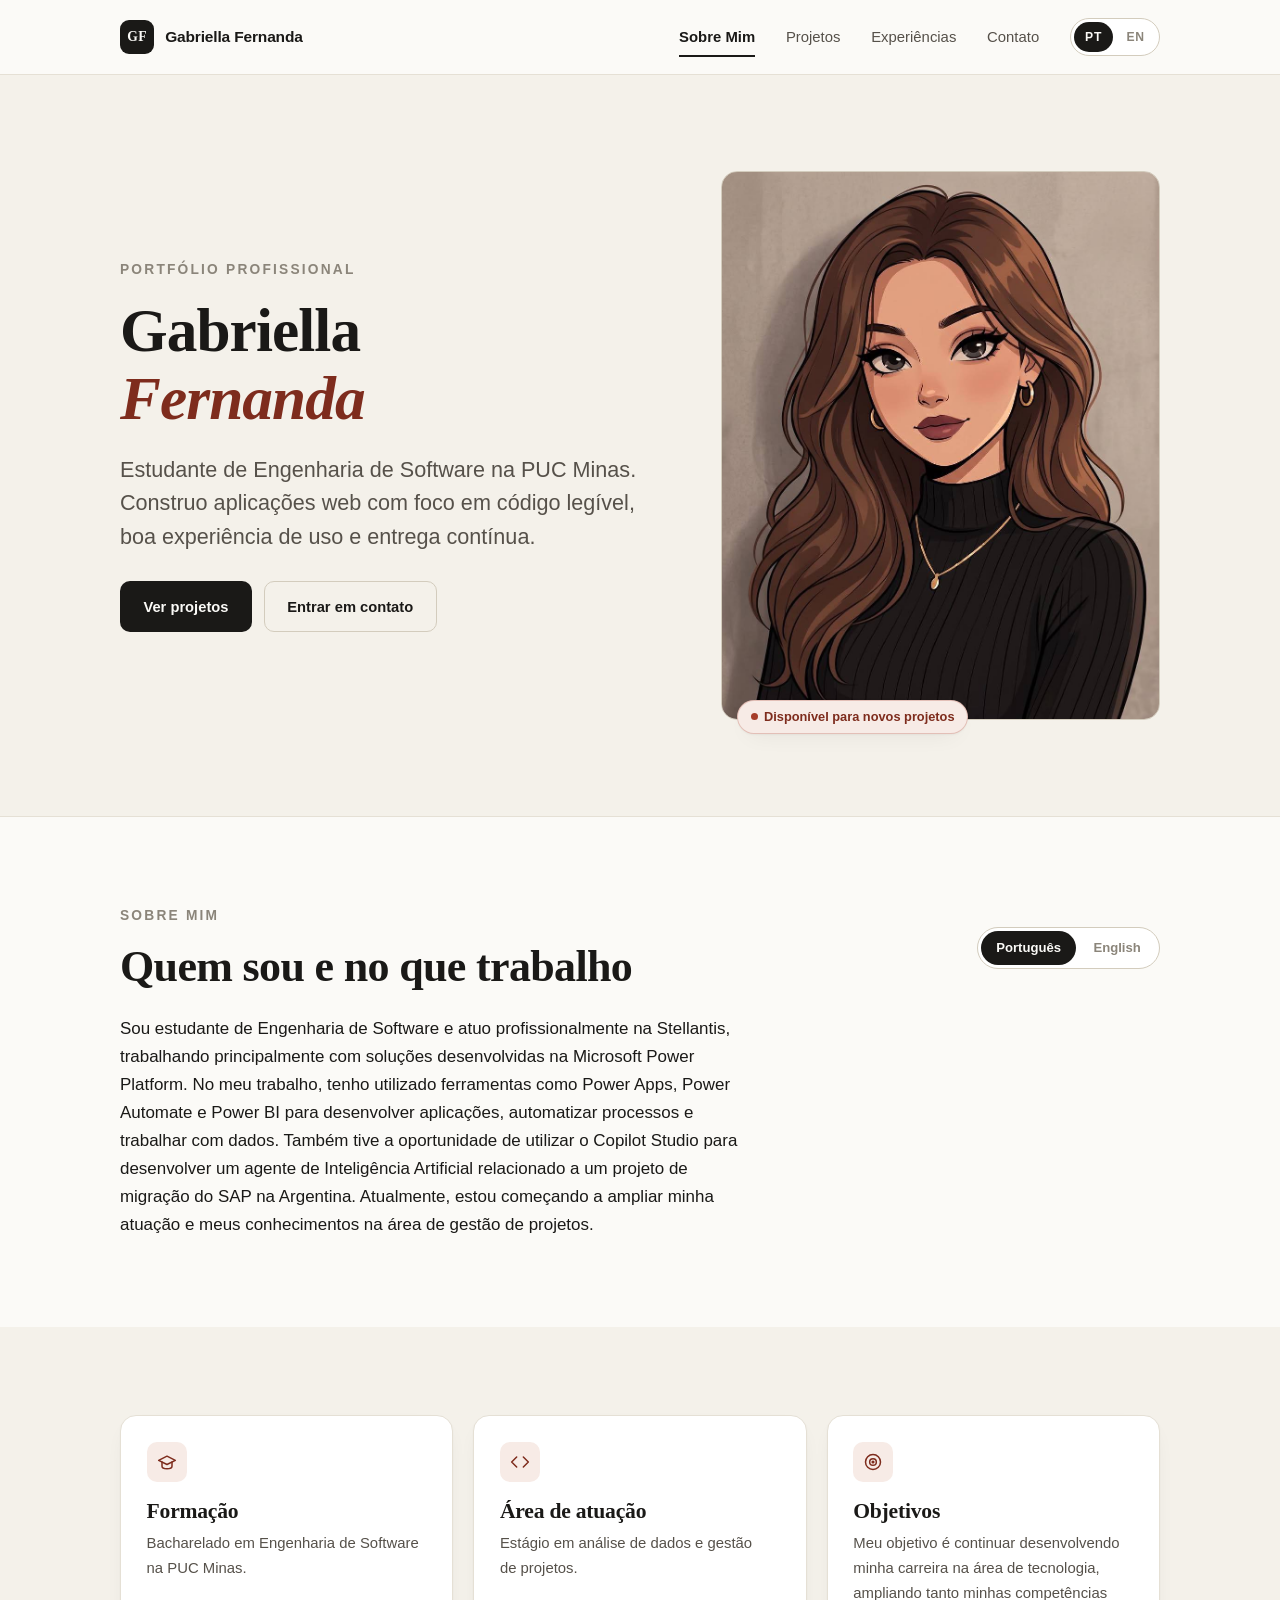
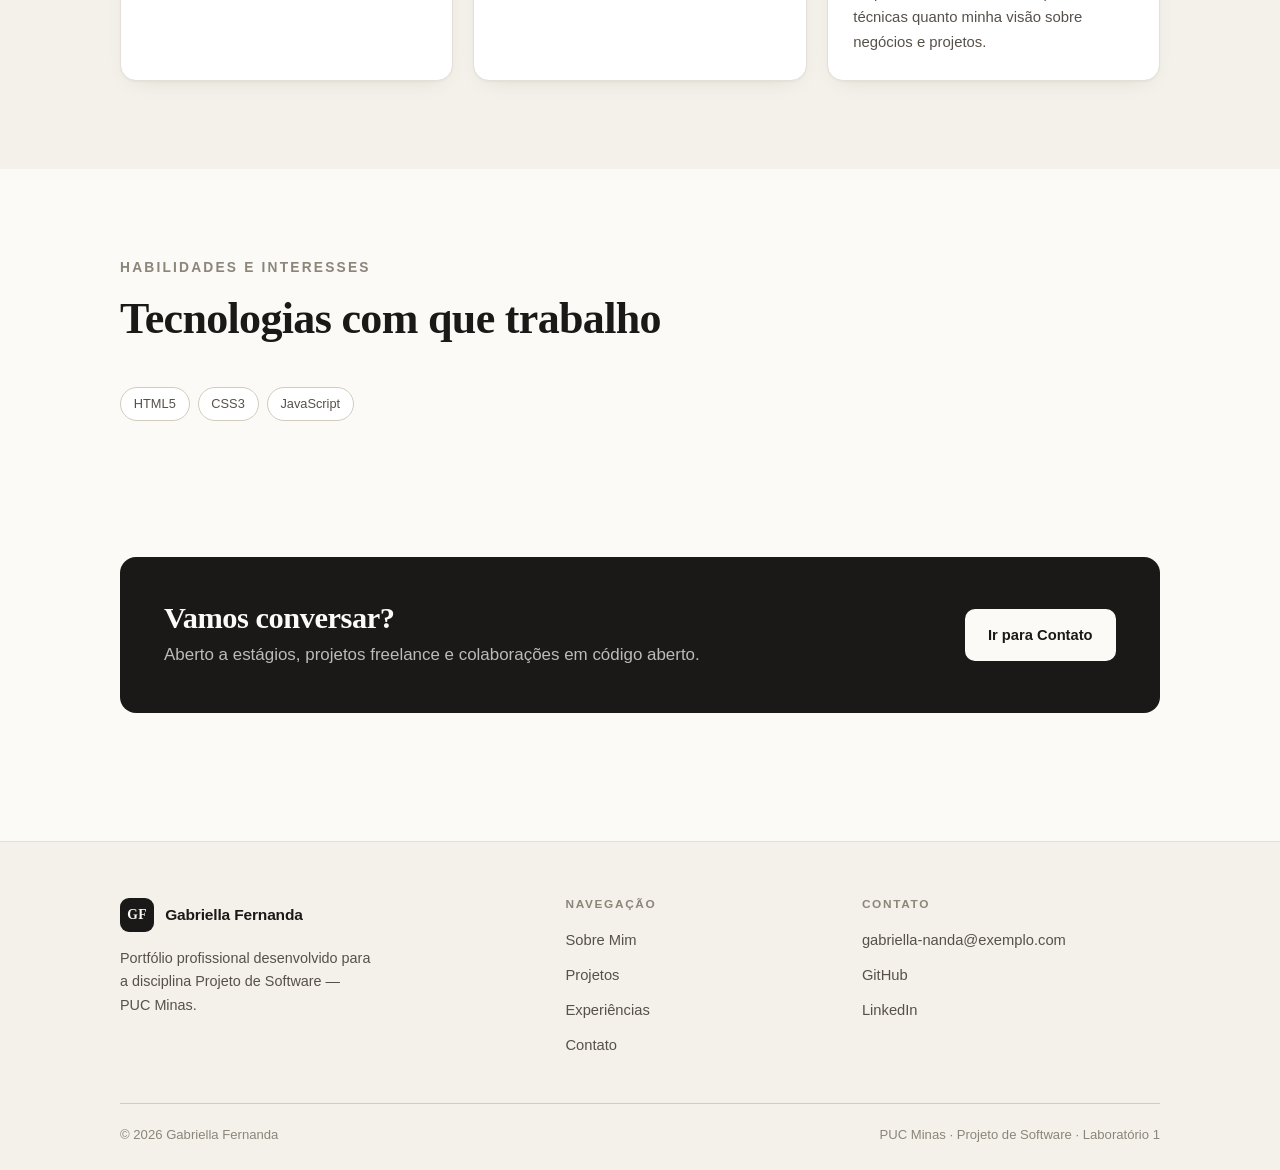
==== index.html @ fc4c1d40 "portfolio - fase inicial" ====
<!DOCTYPE html>
<html lang="pt-BR">
<head>
  <meta charset="UTF-8">
  <meta name="viewport" content="width=device-width, initial-scale=1">
  <title>Gabriella Fernanda — Portfólio Profissional</title>
  <meta name="description" content="Portfólio profissional de Gabriella Fernanda: trajetória, projetos, experiências e formas de contato. PUC Minas — Engenharia de Software.">
  <meta name="author" content="Gabriella Fernanda">
  <meta name="theme-color" content="#FBFAF7">

  <link rel="icon" href="assets/img/favicon.jpg" type="image/jpg+xml">
  <link rel="preload" href="assets/fonts/inter-latin-wght-normal.woff2" as="font" type="font/woff2" crossorigin>
  <link rel="preload" href="assets/fonts/fraunces-latin-wght-normal.woff2" as="font" type="font/woff2" crossorigin>
  <link rel="stylesheet" href="assets/css/style.css">
</head>
<body>
  <a class="skip-link" href="#conteudo">Pular para o conteúdo</a>

  <!-- ============================= CABEÇALHO ============================= -->
  <header class="site-header">
    <div class="container site-header__inner">
      <a class="brand" href="index.html">
        <span class="brand__mark" aria-hidden="true">GF</span>
        <span class="brand__name">Gabriella Fernanda</span>
      </a>

      <button class="nav-toggle" type="button" aria-expanded="false"
              aria-controls="nav-principal" aria-label="Abrir menu">
        <span class="nav-toggle__bars" aria-hidden="true"></span>
      </button>

      <nav class="nav" id="nav-principal" aria-label="Navegação principal">
        <a class="nav__link" href="index.html" aria-current="page"
           data-pt="Sobre Mim" data-en="About Me">Sobre Mim</a>
        <a class="nav__link" href="projetos.html"
           data-pt="Projetos" data-en="Projects">Projetos</a>
        <a class="nav__link" href="experiencias.html"
           data-pt="Experiências" data-en="Experience">Experiências</a>
        <a class="nav__link" href="contato.html"
           data-pt="Contato" data-en="Contact">Contato</a>

        <div class="lang" role="group" aria-label="Idioma do site">
          <button type="button" class="lang__btn" data-lang-btn="pt" aria-pressed="true">PT</button>
          <button type="button" class="lang__btn" data-lang-btn="en" aria-pressed="false">EN</button>
        </div>
      </nav>
    </div>
  </header>

  <main id="conteudo">

    <!-- ================================ HERO ================================ -->
    <section class="hero">
      <div class="container hero__grid">
        <div>
          <p class="eyebrow" data-pt="Portfólio profissional" data-en="Professional portfolio">Portfólio profissional</p>
          <h1>
            <span data-pt="Gabriella" data-en="Gabriella">Gabriella</span><br>
            <em data-pt="Fernanda" data-en="Fernanda">Fernanda</em>
          </h1>
          <p class="lead"
             data-pt="Estudante de Engenharia de Software na PUC Minas. Construo aplicações web com foco em código legível, boa experiência de uso e entrega contínua."
             data-en="Software Engineering student at PUC Minas. I build web applications focused on readable code, good user experience and continuous delivery.">
            Estudante de Engenharia de Software na PUC Minas. Construo aplicações web com foco em código legível, boa experiência de uso e entrega contínua.
          </p>

          <div class="btn-row">
            <a class="btn btn--primary" href="projetos.html"
               data-pt="Ver projetos" data-en="View projects">Ver projetos</a>
            <a class="btn btn--ghost" href="contato.html"
               data-pt="Entrar em contato" data-en="Get in touch">Entrar em contato</a>
          </div>
        </div>

        <figure class="hero__portrait">
          <!-- TODO Lab01S02: trocar por uma foto real (JPG/WebP, proporção 4:5). -->
          <img src="assets/img/perfil.jpg" alt="Espaço reservado para a foto de perfil de Gabriella Fernanda"
               width="640" height="800">
          <span class="chip chip--status">
            <span class="dot" aria-hidden="true"></span>
            <span data-pt="Disponível para novos projetos" data-en="Available for new projects">Disponível para novos projetos</span>
          </span>
        </figure>
      </div>
    </section>

    <!-- ============================= SOBRE MIM ============================= -->
    <section class="section" aria-labelledby="titulo-sobre">
      <div class="container">
        <div class="about-head">
          <div>
            <p class="eyebrow" data-pt="Sobre mim" data-en="About me">Sobre mim</p>
            <h2 id="titulo-sobre"
                data-pt="Quem sou e no que trabalho"
                data-en="Who I am and what I work on">Quem sou e no que trabalho</h2>
          </div>

          <div class="lang-switch" role="group" aria-label="Idioma do texto de apresentação">
            <button type="button" data-lang-btn="pt" aria-pressed="true">Português</button>
            <button type="button" data-lang-btn="en" aria-pressed="false">English</button>
          </div>
        </div>

        <!-- TODO Lab01S02: substituir por sua apresentação real (PT e EN). -->
        <div class="stack">
          <p data-pt="Sou estudante de Engenharia de Software e atuo profissionalmente na Stellantis, trabalhando principalmente com soluções desenvolvidas na Microsoft Power Platform.

No meu trabalho, tenho utilizado ferramentas como Power Apps, Power Automate e Power BI para desenvolver aplicações, automatizar processos e trabalhar com dados. Também tive a oportunidade de utilizar o Copilot Studio para desenvolver um agente de Inteligência Artificial relacionado a um projeto de migração do SAP na Argentina. Atualmente, estou começando a ampliar minha atuação e meus conhecimentos na área de gestão de projetos."
             data-en="I am a Software Engineering student and currently work at Stellantis, where I primarily focus on solutions developed using Microsoft Power Platform.

In my role, I have been working with tools such as Power Apps, Power Automate, and Power BI to develop applications, automate processes, and work with data. I also had the opportunity to use Copilot Studio to develop an Artificial Intelligence agent for an SAP migration project in Argentina.

Currently, I am expanding my skills and experience in the field of project management.">
          </p>
        </div>
      </div>
    </section>

    <!-- ============================== DESTAQUES ============================== -->
    <section class="section section--alt" aria-labelledby="titulo-destaques">
      <div class="container">
        <h2 class="visually-hidden" id="titulo-destaques">Formação, atuação e objetivos</h2>

        <div class="cards">
          <article class="card">
            <div class="card__icon" aria-hidden="true">
              <svg width="20" height="20" viewBox="0 0 24 24" fill="none" stroke="currentColor" stroke-width="1.8" stroke-linecap="round" stroke-linejoin="round">
                <path d="M22 10 12 5 2 10l10 5 10-5Z"/><path d="M6 12v5c0 1.7 2.7 3 6 3s6-1.3 6-3v-5"/>
              </svg>
            </div>
            <h3 data-pt="Formação" data-en="Education">Formação</h3>
            <p data-pt="Bacharelado em Engenharia de Software na PUC Minas."
               data-en="B.Sc. in Software Engineering at PUC Minas.">
              Bacharelado em Engenharia de Software na PUC Minas, com ênfase em projeto de software, arquitetura e qualidade.
            </p>
          </article>

          <article class="card">
            <div class="card__icon" aria-hidden="true">
              <svg width="20" height="20" viewBox="0 0 24 24" fill="none" stroke="currentColor" stroke-width="1.8" stroke-linecap="round" stroke-linejoin="round">
                <polyline points="16 18 22 12 16 6"/><polyline points="8 6 2 12 8 18"/>
              </svg>
            </div>
            <h3 data-pt="Área de atuação" data-en="Focus area">Área de atuação</h3>
            <p data-pt="Estágio em análise de dados e gestão de projetos."
               data-en="Internship in Data Analysis and Project Management">
              Desenvolvimento web full stack: interfaces responsivas, APIs REST, banco de dados relacional e automação de deploy.
            </p>
          </article>

          <article class="card">
            <div class="card__icon" aria-hidden="true">
              <svg width="20" height="20" viewBox="0 0 24 24" fill="none" stroke="currentColor" stroke-width="1.8" stroke-linecap="round" stroke-linejoin="round">
                <circle cx="12" cy="12" r="9"/><circle cx="12" cy="12" r="4"/><circle cx="12" cy="12" r="1"/>
              </svg>
            </div>
            <h3 data-pt="Objetivos" data-en="Goals">Objetivos</h3>
            <p data-pt="Meu objetivo é continuar desenvolvendo minha carreira na área de tecnologia, ampliando tanto minhas competências técnicas quanto minha visão sobre negócios e projetos."
               data-en="My goal is to continue developing my career in the technology field, expanding both my technical skills and my understanding of business and project management.">
            </p>
          </article>
        </div>
      </div>
    </section>

    <!-- ============================= HABILIDADES ============================= -->
    <section class="section" aria-labelledby="titulo-skills">
      <div class="container">
        <div class="section-head">
          <p class="eyebrow" data-pt="Habilidades e interesses" data-en="Skills and interests">Habilidades e interesses</p>
          <h2 id="titulo-skills"
              data-pt="Tecnologias com que trabalho"
              data-en="Technologies I work with">Tecnologias com que trabalho</h2>
        </div>

        <!-- TODO Lab01S02: ajustar a lista para as tecnologias que você realmente usa. -->
        <ul class="chips">
          <li class="chip">HTML5</li>
          <li class="chip">CSS3</li>
          <li class="chip">JavaScript</li>
        </ul>
      </div>
    </section>

    <!-- ================================= CTA ================================= -->
    <section class="section section--tight">
      <div class="container">
        <div class="cta">
          <div>
            <h2 data-pt="Vamos conversar?" data-en="Shall we talk?">Vamos conversar?</h2>
            <p data-pt="Aberto a estágios, projetos freelance e colaborações em código aberto."
               data-en="Open to internships, freelance projects and open source collaboration.">
              Aberto a estágios, projetos freelance e colaborações em código aberto.
            </p>
          </div>
          <a class="btn btn--light" href="contato.html"
             data-pt="Ir para Contato" data-en="Go to Contact">Ir para Contato</a>
        </div>
      </div>
    </section>

  </main>

  <!-- ============================== RODAPÉ ============================== -->
  <footer class="site-footer">
    <div class="container">
      <div class="site-footer__grid">
        <div>
          <a class="brand" href="index.html">
            <span class="brand__mark" aria-hidden="true">GF</span>
            <span class="brand__name">Gabriella Fernanda</span>
          </a>
          <p class="muted" style="margin-top:.9rem;font-size:.9rem;max-width:34ch"
             data-pt="Portfólio profissional desenvolvido para a disciplina Projeto de Software — PUC Minas."
             data-en="Professional portfolio built for the Software Design course — PUC Minas.">
            Portfólio profissional desenvolvido para a disciplina Projeto de Software — PUC Minas.
          </p>
        </div>

        <div>
          <h3 data-pt="Navegação" data-en="Navigation">Navegação</h3>
          <ul class="footer-nav">
            <li><a href="index.html" data-pt="Sobre Mim" data-en="About Me">Sobre Mim</a></li>
            <li><a href="projetos.html" data-pt="Projetos" data-en="Projects">Projetos</a></li>
            <li><a href="experiencias.html" data-pt="Experiências" data-en="Experience">Experiências</a></li>
            <li><a href="contato.html" data-pt="Contato" data-en="Contact">Contato</a></li>
          </ul>
        </div>

        <div>
          <h3 data-pt="Contato" data-en="Contact">Contato</h3>
          <ul class="footer-nav">
            <!-- TODO Lab01S02: preencher com seus links reais. -->
            <li><a href="mailto:gabriella-nanda@exemplo.com">gabriella-nanda@exemplo.com</a></li>
            <li><a href="https://github.com/" target="_blank" rel="noopener">GitHub</a></li>
            <li><a href="https://www.linkedin.com/" target="_blank" rel="noopener">LinkedIn</a></li>
          </ul>
        </div>
      </div>

      <div class="site-footer__bottom">
        <span>© <span data-year>2026</span> Gabriella Fernanda</span>
        <span>PUC Minas · Projeto de Software · Laboratório 1</span>
      </div>
    </div>
  </footer>

  <script src="assets/js/main.js" defer></script>
</body>
</html>
---- assets/css/style.css ----
@font-face {
  font-family: "Fraunces";
  font-style: normal;
  font-weight: 100 900;
  font-display: swap;
  src: url("../fonts/fraunces-latin-wght-normal.woff2") format("woff2");
  unicode-range: U+0000-00FF, U+0131, U+0152-0153, U+02BB-02BC, U+02C6, U+02DA,
                 U+02DC, U+0304, U+0308, U+0329, U+2000-206F, U+20AC, U+2122,
                 U+2191, U+2193, U+2212, U+2215, U+FEFF, U+FFFD;
}
@font-face {
  font-family: "Fraunces";
  font-style: normal;
  font-weight: 100 900;
  font-display: swap;
  src: url("../fonts/fraunces-latin-ext-wght-normal.woff2") format("woff2");
  unicode-range: U+0100-02BA, U+02BD-02C5, U+02C7-02CC, U+02CE-02D7, U+02DD-02FF,
                 U+1E00-1E9F, U+1EF2-1EFF, U+2020, U+20A0-20AB, U+20AD-20C0,
                 U+2113, U+2C60-2C7F, U+A720-A7FF;
}
@font-face {
  font-family: "Fraunces";
  font-style: italic;
  font-weight: 100 900;
  font-display: swap;
  src: url("../fonts/fraunces-latin-wght-italic.woff2") format("woff2");
  unicode-range: U+0000-00FF, U+0131, U+0152-0153, U+02BB-02BC, U+02C6, U+02DA,
                 U+02DC, U+0304, U+0308, U+0329, U+2000-206F, U+20AC, U+2122,
                 U+2191, U+2193, U+2212, U+2215, U+FEFF, U+FFFD;
}
@font-face {
  font-family: "Inter";
  font-style: normal;
  font-weight: 100 900;
  font-display: swap;
  src: url("../fonts/inter-latin-wght-normal.woff2") format("woff2");
  unicode-range: U+0000-00FF, U+0131, U+0152-0153, U+02BB-02BC, U+02C6, U+02DA,
                 U+02DC, U+0304, U+0308, U+0329, U+2000-206F, U+20AC, U+2122,
                 U+2191, U+2193, U+2212, U+2215, U+FEFF, U+FFFD;
}
@font-face {
  font-family: "Inter";
  font-style: normal;
  font-weight: 100 900;
  font-display: swap;
  src: url("../fonts/inter-latin-ext-wght-normal.woff2") format("woff2");
  unicode-range: U+0100-02BA, U+02BD-02C5, U+02C7-02CC, U+02CE-02D7, U+02DD-02FF,
                 U+1E00-1E9F, U+1EF2-1EFF, U+2020, U+20A0-20AB, U+20AD-20C0,
                 U+2113, U+2C60-2C7F, U+A720-A7FF;
}

/* ------------------------------------------------ 1. Tokens */
:root {
  /* cores — identidade clara / editorial */
  --paper:       #FBFAF7;
  --paper-2:     #F4F1EA;
  --card:        #FFFFFF;
  --ink:         #1A1917;
  --ink-2:       #56514A;
  --ink-3:       #8B857A;
  --line:        #E5E0D5;
  --line-strong: #D3CCBD;
  --accent:      #A63D2A;
  --accent-ink:  #7E2C1D;
  --accent-soft: #F7EBE6;

  /* tipografia */
  --font-display: "Fraunces", "Iowan Old Style", Georgia, "Times New Roman", serif;
  --font-text:    "Inter", -apple-system, BlinkMacSystemFont, "Segoe UI", Roboto, Arial, sans-serif;

  /* escala */
  --step--1: clamp(0.80rem, 0.78rem + 0.10vw, 0.86rem);
  --step-0:  clamp(0.98rem, 0.95rem + 0.16vw, 1.06rem);
  --step-1:  clamp(1.15rem, 1.08rem + 0.35vw, 1.35rem);
  --step-2:  clamp(1.45rem, 1.30rem + 0.75vw, 1.95rem);
  --step-3:  clamp(1.85rem, 1.55rem + 1.50vw, 2.85rem);
  --step-4:  clamp(2.30rem, 1.75rem + 2.60vw, 4.10rem);

  /* espaçamento e forma */
  --container: 1120px;
  --gutter: clamp(1.25rem, 4vw, 2.5rem);
  --radius: 10px;
  --radius-lg: 16px;
  --header-h: 74px;
  --shadow: 0 1px 2px rgba(26, 25, 23, .04), 0 8px 24px -12px rgba(26, 25, 23, .12);
  --shadow-lg: 0 2px 4px rgba(26, 25, 23, .05), 0 20px 48px -20px rgba(26, 25, 23, .22);
  --ease: cubic-bezier(.2, .8, .2, 1);
}

/* -------------------------------------------- 2. Reset/base */
*, *::before, *::after { box-sizing: border-box; }

html { -webkit-text-size-adjust: 100%; scroll-behavior: smooth; }

body {
  margin: 0;
  background: var(--paper);
  color: var(--ink);
  font-family: var(--font-text);
  font-size: var(--step-0);
  line-height: 1.65;
  -webkit-font-smoothing: antialiased;
  text-rendering: optimizeLegibility;
}

img, svg { max-width: 100%; display: block; }

/* height:auto impede que os atributos width/height do HTML travem a
   altura e anulem o aspect-ratio definido no CSS */
img { height: auto; }

a { color: inherit; }

button, input, textarea, select { font: inherit; color: inherit; }

hr { border: 0; border-top: 1px solid var(--line); margin: 0; }

::selection { background: var(--accent-soft); color: var(--accent-ink); }

/* ------------------------------------------- 3. Tipografia */
h1, h2, h3, h4 {
  font-family: var(--font-display);
  font-weight: 600;
  line-height: 1.12;
  letter-spacing: -0.015em;
  margin: 0;
  text-wrap: balance;
}

h1 { font-size: var(--step-4); }
h2 { font-size: var(--step-3); }
h3 { font-size: var(--step-1); letter-spacing: -0.01em; }

p { margin: 0 0 1em; max-width: 68ch; text-wrap: pretty; }
p:last-child { margin-bottom: 0; }

.eyebrow {
  font-family: var(--font-text);
  font-size: var(--step--1);
  font-weight: 600;
  letter-spacing: .16em;
  text-transform: uppercase;
  color: var(--ink-3);
  margin: 0 0 .9rem;
}

.lead { font-size: var(--step-1); color: var(--ink-2); line-height: 1.55; }

.muted { color: var(--ink-2); }

.link {
  color: var(--accent-ink);
  text-decoration: none;
  border-bottom: 1px solid color-mix(in srgb, var(--accent) 40%, transparent);
  padding-bottom: 1px;
  transition: border-color .18s, color .18s;
}
.link:hover { border-bottom-color: var(--accent); }

/* -------------------------------------------- 4. Containers */
.container {
  width: 100%;
  max-width: var(--container);
  margin-inline: auto;
  padding-inline: var(--gutter);
}

.section { padding-block: clamp(3rem, 7vw, 5.5rem); }
.section--tight { padding-block: clamp(2rem, 4vw, 3rem); }
.section--alt { background: var(--paper-2); }

.section-head { margin-bottom: clamp(1.75rem, 4vw, 2.75rem); }

.stack > * + * { margin-top: 1rem; }

/* --------------------------------- 5. Cabeçalho e navegação */
.site-header {
  position: sticky;
  top: 0;
  z-index: 60;
  background: color-mix(in srgb, var(--paper) 88%, transparent);
  backdrop-filter: saturate(1.4) blur(10px);
  border-bottom: 1px solid var(--line);
}

.site-header__inner {
  min-height: var(--header-h);
  display: flex;
  align-items: center;
  gap: 1.25rem;
}

.brand {
  display: inline-flex;
  align-items: center;
  gap: .7rem;
  text-decoration: none;
  font-weight: 700;
  letter-spacing: -0.01em;
  margin-right: auto;
}
.brand__mark {
  width: 34px; height: 34px;
  display: grid; place-items: center;
  border-radius: 9px;
  background: var(--ink);
  color: var(--paper);
  font-family: var(--font-display);
  font-size: .85rem;
  letter-spacing: .02em;
  flex: none;
}
.brand__name { font-size: .97rem; }

.nav { display: flex; align-items: center; gap: clamp(1rem, 2.4vw, 2rem); }

.nav__link {
  position: relative;
  text-decoration: none;
  font-size: .93rem;
  font-weight: 500;
  color: var(--ink-2);
  padding-block: .35rem;
  transition: color .18s;
}
.nav__link::after {
  content: "";
  position: absolute; left: 0; right: 0; bottom: -2px;
  height: 2px; background: var(--ink);
  transform: scaleX(0); transform-origin: left;
  transition: transform .22s var(--ease);
}
.nav__link:hover { color: var(--ink); }
.nav__link:hover::after { transform: scaleX(1); }
.nav__link[aria-current="page"] { color: var(--ink); font-weight: 600; }
.nav__link[aria-current="page"]::after { transform: scaleX(1); }

/* alternador de idioma PT / EN */
.lang {
  display: inline-flex;
  align-items: center;
  gap: 2px;
  padding: 3px;
  border: 1px solid var(--line-strong);
  border-radius: 999px;
  background: var(--card);
}
.lang__btn {
  border: 0;
  background: transparent;
  border-radius: 999px;
  padding: .3rem .7rem;
  font-size: .76rem;
  font-weight: 700;
  letter-spacing: .06em;
  color: var(--ink-3);
  cursor: pointer;
  transition: background .18s, color .18s;
}
.lang__btn[aria-pressed="true"] { background: var(--ink); color: var(--paper); }

/* botão hambúrguer (mobile) */
.nav-toggle {
  display: none;
  width: 42px; height: 42px;
  align-items: center; justify-content: center;
  border: 1px solid var(--line-strong);
  border-radius: 9px;
  background: var(--card);
  cursor: pointer;
}
.nav-toggle__bars, .nav-toggle__bars::before, .nav-toggle__bars::after {
  content: "";
  display: block;
  width: 18px; height: 2px;
  background: var(--ink);
  border-radius: 2px;
  transition: transform .22s var(--ease), opacity .18s;
}
.nav-toggle__bars::before { transform: translateY(-6px); }
.nav-toggle__bars::after  { transform: translateY(4px); }
.nav-toggle[aria-expanded="true"] .nav-toggle__bars { background: transparent; }
.nav-toggle[aria-expanded="true"] .nav-toggle__bars::before { transform: rotate(45deg); }
.nav-toggle[aria-expanded="true"] .nav-toggle__bars::after  { transform: translateY(-2px) rotate(-45deg); }

/* --------------------------------------------- 6. Rodapé */
.site-footer {
  background: var(--paper-2);
  border-top: 1px solid var(--line);
  padding-block: clamp(2.5rem, 5vw, 3.5rem) 1.5rem;
  margin-top: clamp(3rem, 7vw, 5rem);
}
.site-footer__grid {
  display: grid;
  grid-template-columns: 1.6fr 1fr 1.2fr;
  gap: clamp(1.5rem, 4vw, 3rem);
}
.site-footer h3 {
  font-family: var(--font-text);
  font-size: .74rem;
  font-weight: 700;
  letter-spacing: .14em;
  text-transform: uppercase;
  color: var(--ink-3);
  margin-bottom: .9rem;
}
.footer-nav { list-style: none; margin: 0; padding: 0; display: grid; gap: .45rem; }
.footer-nav a { text-decoration: none; color: var(--ink-2); font-size: .92rem; }
.footer-nav a:hover { color: var(--accent-ink); }
.site-footer__bottom {
  margin-top: clamp(2rem, 4vw, 2.75rem);
  padding-top: 1.25rem;
  border-top: 1px solid var(--line-strong);
  display: flex; flex-wrap: wrap; gap: .5rem 1.5rem;
  justify-content: space-between;
  font-size: .82rem;
  color: var(--ink-3);
}

/* ---------------------------------------- 7. Componentes */
/* botões */
.btn {
  display: inline-flex; align-items: center; justify-content: center; gap: .5rem;
  padding: .78rem 1.4rem;
  border-radius: var(--radius);
  border: 1px solid transparent;
  font-size: .92rem; font-weight: 600;
  text-decoration: none;
  cursor: pointer;
  transition: transform .16s var(--ease), background .18s, border-color .18s, color .18s;
}
.btn:active { transform: translateY(1px); }
.btn--primary { background: var(--ink); color: var(--paper); }
.btn--primary:hover { background: var(--accent-ink); }
.btn--ghost { background: transparent; border-color: var(--line-strong); color: var(--ink); }
.btn--ghost:hover { border-color: var(--ink); background: var(--card); }
.btn--light { background: var(--paper); color: var(--ink); }
.btn--light:hover { background: #fff; }

.btn-row { display: flex; flex-wrap: wrap; gap: .75rem; margin-top: 1.75rem; }

/* chips / tags */
.chips { display: flex; flex-wrap: wrap; gap: .5rem; padding: 0; margin: 0; list-style: none; }
.chip {
  display: inline-flex; align-items: center; gap: .4rem;
  padding: .33rem .8rem;
  border: 1px solid var(--line-strong);
  border-radius: 999px;
  background: var(--card);
  font-size: .8rem;
  color: var(--ink-2);
  white-space: nowrap;
}
.chip--status { color: var(--accent-ink); background: var(--accent-soft); border-color: color-mix(in srgb, var(--accent) 25%, transparent); font-weight: 600; }
.chip--status .dot { width: 7px; height: 7px; border-radius: 50%; background: var(--accent); flex: none; }

/* filtro de projetos */
.filters { display: flex; flex-wrap: wrap; gap: .5rem; }
.filter {
  padding: .4rem .95rem;
  border: 1px solid var(--line-strong);
  border-radius: 999px;
  background: var(--card);
  font-size: .84rem; font-weight: 500;
  color: var(--ink-2);
  cursor: pointer;
  transition: background .18s, color .18s, border-color .18s;
}
.filter:hover { border-color: var(--ink-3); }
.filter[aria-pressed="true"] { background: var(--ink); border-color: var(--ink); color: var(--paper); }

/* cards */
.cards { display: grid; grid-template-columns: repeat(3, 1fr); gap: 1.25rem; }
.card {
  background: var(--card);
  border: 1px solid var(--line);
  border-radius: var(--radius-lg);
  padding: 1.6rem;
  box-shadow: var(--shadow);
}
.card__icon {
  width: 40px; height: 40px;
  display: grid; place-items: center;
  border-radius: 10px;
  background: var(--accent-soft);
  color: var(--accent-ink);
  margin-bottom: 1.1rem;
}
.card h3 { margin-bottom: .5rem; }
.card p { font-size: .93rem; color: var(--ink-2); }

/* linha do tempo de projetos */
.timeline { position: relative; margin: 0; padding: 0 0 0 clamp(0px, 3vw, 92px); list-style: none; }
.timeline::before {
  content: "";
  position: absolute;
  left: clamp(7px, calc(3vw + 7px), 99px);
  top: 18px; bottom: 18px;
  width: 2px; background: var(--line-strong);
}
.timeline > li { position: relative; padding-left: 3.25rem; }
.timeline > li + li { margin-top: clamp(2rem, 4vw, 3rem); }
.timeline__marker {
  position: absolute; left: 0; top: 14px;
  width: 16px; height: 16px; border-radius: 50%;
  background: var(--ink);
  box-shadow: 0 0 0 5px var(--paper), 0 0 0 6px var(--line-strong);
}
.timeline__year {
  position: absolute; left: -84px; top: 10px;
  width: 68px; text-align: right;
  font-size: .85rem; font-weight: 700; color: var(--ink-2);
  font-variant-numeric: tabular-nums;
}

.project {
  display: grid;
  grid-template-columns: 340px 1fr;
  background: var(--card);
  border: 1px solid var(--line);
  border-radius: var(--radius-lg);
  overflow: hidden;
  box-shadow: var(--shadow);
  transition: box-shadow .25s var(--ease), transform .25s var(--ease);
}
.project:hover { box-shadow: var(--shadow-lg); transform: translateY(-2px); }
.project__media { background: var(--paper-2); border-right: 1px solid var(--line); }
.project__media img { width: 100%; height: 100%; object-fit: cover; aspect-ratio: 4 / 3; }
.project__body { padding: 1.6rem 1.75rem; display: flex; flex-direction: column; gap: .9rem; }
.project__body h3 { font-size: var(--step-2); }
.project__desc { font-size: .95rem; color: var(--ink-2); margin: 0; }
.project__links {
  margin-top: auto; padding-top: 1rem; border-top: 1px solid var(--line);
  display: flex; flex-wrap: wrap; gap: .35rem 1.5rem; align-items: center;
}
.project__link {
  display: inline-flex; align-items: center; gap: .45rem;
  font-size: .9rem; font-weight: 600; text-decoration: none;
  color: var(--ink);
  border-bottom: 1px solid var(--line-strong);
  padding-bottom: 2px;
  transition: color .18s, border-color .18s;
}
.project__link:hover { color: var(--accent-ink); border-color: var(--accent); }
.project__link--muted { color: var(--ink-2); font-weight: 500; }

/* lista de experiências */
.experiences { list-style: none; margin: 0; padding: 0; border-top: 1px solid var(--line); }
.experience {
  display: grid;
  grid-template-columns: 220px 1fr;
  gap: clamp(1rem, 3vw, 2.5rem);
  padding-block: clamp(1.5rem, 3vw, 2.25rem);
  border-bottom: 1px solid var(--line);
}
.experience__meta { display: flex; flex-direction: column; gap: .6rem; align-items: flex-start; }
.experience__period { font-size: .88rem; font-weight: 600; color: var(--ink-2); font-variant-numeric: tabular-nums; }
.experience h3 { font-size: var(--step-1); margin-bottom: .15rem; }
.experience__role { font-size: .92rem; color: var(--accent-ink); font-weight: 600; margin: 0 0 .6rem; }
.experience p { font-size: .94rem; color: var(--ink-2); }

/* contato */
.contact-grid { display: grid; grid-template-columns: 400px 1fr; gap: clamp(1.25rem, 3vw, 2rem); align-items: start; }
.channels { background: var(--paper-2); border: 1px solid var(--line); border-radius: var(--radius-lg); padding: 1.6rem; }
.channel-list { list-style: none; margin: 1.25rem 0 0; padding: 0; display: grid; gap: .7rem; }
.channel {
  display: flex; align-items: center; gap: 1rem;
  padding: .9rem 1rem;
  background: var(--card);
  border: 1px solid var(--line);
  border-radius: var(--radius);
  text-decoration: none;
  transition: border-color .18s, transform .18s var(--ease), box-shadow .18s;
}
.channel:hover { border-color: var(--line-strong); transform: translateX(3px); box-shadow: var(--shadow); }
.channel__icon {
  width: 40px; height: 40px; flex: none;
  display: grid; place-items: center;
  border-radius: 10px;
  background: var(--accent-soft);
  color: var(--accent-ink);
}
.channel__label { font-weight: 600; font-size: .95rem; display: block; }
.channel__value { font-size: .84rem; color: var(--ink-3); }
.channel__arrow { margin-left: auto; color: var(--ink-3); }

.form-card { background: var(--card); border: 1px solid var(--line); border-radius: var(--radius-lg); padding: clamp(1.5rem, 3vw, 2.25rem); box-shadow: var(--shadow); }
.form-grid { display: grid; grid-template-columns: 1fr 1fr; gap: 1.1rem; margin-top: 1.5rem; }
.field { display: flex; flex-direction: column; gap: .4rem; }
.field--full { grid-column: 1 / -1; }
.field label { font-size: .74rem; font-weight: 700; letter-spacing: .1em; text-transform: uppercase; color: var(--ink-3); }
.field input, .field textarea {
  width: 100%;
  padding: .75rem .9rem;
  border: 1px solid var(--line-strong);
  border-radius: var(--radius);
  background: var(--paper);
  transition: border-color .18s, box-shadow .18s, background .18s;
}
.field textarea { resize: vertical; min-height: 150px; }
.field input:focus, .field textarea:focus {
  outline: none;
  background: var(--card);
  border-color: var(--ink);
  box-shadow: 0 0 0 3px color-mix(in srgb, var(--ink) 10%, transparent);
}
.field input[aria-invalid="true"], .field textarea[aria-invalid="true"] { border-color: var(--accent); }
.field__error { font-size: .8rem; color: var(--accent-ink); min-height: 1.15em; }

.form-note { font-size: .82rem; color: var(--ink-3); margin: 0; }
.form-actions { display: flex; flex-wrap: wrap; align-items: center; gap: 1rem; margin-top: 1.5rem; }

.form-status {
  margin-top: 1.25rem;
  padding: .9rem 1.1rem;
  border-radius: var(--radius);
  border: 1px solid var(--line-strong);
  background: var(--paper-2);
  font-size: .9rem;
}
.form-status[hidden] { display: none; }
.form-status--ok { background: var(--accent-soft); border-color: color-mix(in srgb, var(--accent) 30%, transparent); color: var(--accent-ink); }

/* ------------------------------------- 8. Seções específicas */
.hero { background: var(--paper-2); border-bottom: 1px solid var(--line); padding-block: clamp(3rem, 8vw, 6rem); }
.hero__grid { display: grid; grid-template-columns: 1.1fr .9fr; gap: clamp(2rem, 5vw, 4.5rem); align-items: center; }
.hero h1 { margin-bottom: 1.25rem; }
.hero h1 em { font-style: italic; color: var(--accent-ink); }
.hero__portrait { position: relative; margin: 0; }
.hero__portrait img {
  width: 100%;
  border-radius: var(--radius-lg);
  border: 1px solid var(--line-strong);
  aspect-ratio: 4 / 5;   /* retrato — troque a foto mantendo esta proporção */
  object-fit: cover;
  background: var(--card);
}
.hero__portrait .chip--status { position: absolute; left: 1rem; bottom: -.85rem; box-shadow: var(--shadow); }

.page-hero { border-bottom: 1px solid var(--line); padding-block: clamp(2.5rem, 6vw, 4rem) clamp(1.75rem, 4vw, 2.5rem); }
.page-hero h1 { font-size: var(--step-3); margin-bottom: .75rem; }
.page-hero .lead { max-width: 62ch; }

.about-head { display: flex; flex-wrap: wrap; gap: 1rem; align-items: center; justify-content: space-between; margin-bottom: 1.5rem; }
.lang-switch { display: inline-flex; gap: 2px; padding: 3px; border: 1px solid var(--line-strong); border-radius: 999px; background: var(--card); }
.lang-switch button {
  border: 0; background: transparent; border-radius: 999px;
  padding: .38rem .95rem; font-size: .82rem; font-weight: 600;
  color: var(--ink-3); cursor: pointer; transition: background .18s, color .18s;
}
.lang-switch button[aria-pressed="true"] { background: var(--ink); color: var(--paper); }

.cta {
  background: var(--ink);
  color: var(--paper);
  border-radius: var(--radius-lg);
  padding: clamp(1.75rem, 4vw, 2.75rem);
  display: flex; flex-wrap: wrap; gap: 1.5rem;
  align-items: center; justify-content: space-between;
}
.cta h2 { font-size: var(--step-2); margin-bottom: .4rem; }
.cta p { color: color-mix(in srgb, var(--paper) 72%, transparent); margin: 0; }

.empty-state {
  border: 1px dashed var(--line-strong);
  border-radius: var(--radius-lg);
  padding: 2rem;
  text-align: center;
  color: var(--ink-3);
  font-size: .92rem;
}
.empty-state[hidden] { display: none; }

/* ------------------------------------- 9. Responsividade */
@media (max-width: 1000px) {
  .cards { grid-template-columns: 1fr 1fr; }
  .contact-grid { grid-template-columns: 1fr; }
  .project { grid-template-columns: 260px 1fr; }
}

@media (max-width: 860px) {
  .nav-toggle { display: inline-flex; }
  .nav {
    position: fixed;
    inset: var(--header-h) 0 auto 0;
    flex-direction: column;
    align-items: stretch;
    gap: 0;
    padding: .5rem var(--gutter) 1.25rem;
    background: var(--paper);
    border-bottom: 1px solid var(--line);
    box-shadow: var(--shadow-lg);
    transform: translateY(-8px);
    opacity: 0;
    visibility: hidden;
    transition: opacity .2s, transform .2s var(--ease), visibility .2s;
  }
  .nav[data-open="true"] { opacity: 1; visibility: visible; transform: translateY(0); }
  .nav__link { padding: .85rem 0; border-bottom: 1px solid var(--line); font-size: 1rem; }
  .nav__link::after { display: none; }
  .nav__link[aria-current="page"] { color: var(--accent-ink); }
  .nav .lang { align-self: flex-start; margin-top: 1rem; }

  .hero__grid { grid-template-columns: 1fr; }
  .hero__portrait { order: -1; max-width: 380px; }
  .project { grid-template-columns: 1fr; }
  .project__media { border-right: 0; border-bottom: 1px solid var(--line); }
  .project__media img { aspect-ratio: 16 / 9; }
  .experience { grid-template-columns: 1fr; gap: .75rem; }
  .experience__meta { flex-direction: row; align-items: center; gap: .9rem; }
  .site-footer__grid { grid-template-columns: 1fr 1fr; }
  .timeline { padding-left: 0; }
  .timeline::before { left: 7px; }
  .timeline__year { position: static; width: auto; text-align: left; display: block; margin-bottom: .5rem; }
  .timeline > li { padding-left: 2.25rem; }
}

@media (max-width: 620px) {
  .hero__portrait { max-width: 264px; }
  .cards { grid-template-columns: 1fr; }
  .form-grid { grid-template-columns: 1fr; }
  .site-footer__grid { grid-template-columns: 1fr; }
  .btn { width: 100%; }
  .btn-row { flex-direction: column; align-items: stretch; }
  .cta { flex-direction: column; align-items: flex-start; }
}

/* -------------------------- 10. Acessibilidade e utilitários */
.skip-link {
  position: absolute; left: -9999px; top: 0; z-index: 100;
  background: var(--ink); color: var(--paper);
  padding: .75rem 1.25rem; border-radius: 0 0 var(--radius) 0;
  text-decoration: none; font-weight: 600;
}
.skip-link:focus { left: 0; }

:where(a, button, input, textarea, [tabindex]):focus-visible {
  outline: 2px solid var(--accent);
  outline-offset: 3px;
  border-radius: 4px;
}

.visually-hidden {
  position: absolute !important;
  width: 1px; height: 1px;
  margin: -1px; padding: 0;
  overflow: hidden; clip: rect(0 0 0 0); white-space: nowrap; border: 0;
}

[hidden] { display: none !important; }

@media (prefers-reduced-motion: reduce) {
  html { scroll-behavior: auto; }
  *, *::before, *::after {
    animation-duration: .001ms !important;
    transition-duration: .001ms !important;
  }
}

@media print {
  .site-header, .site-footer, .nav-toggle, .cta, .filters { display: none !important; }
  body { background: #fff; }
}
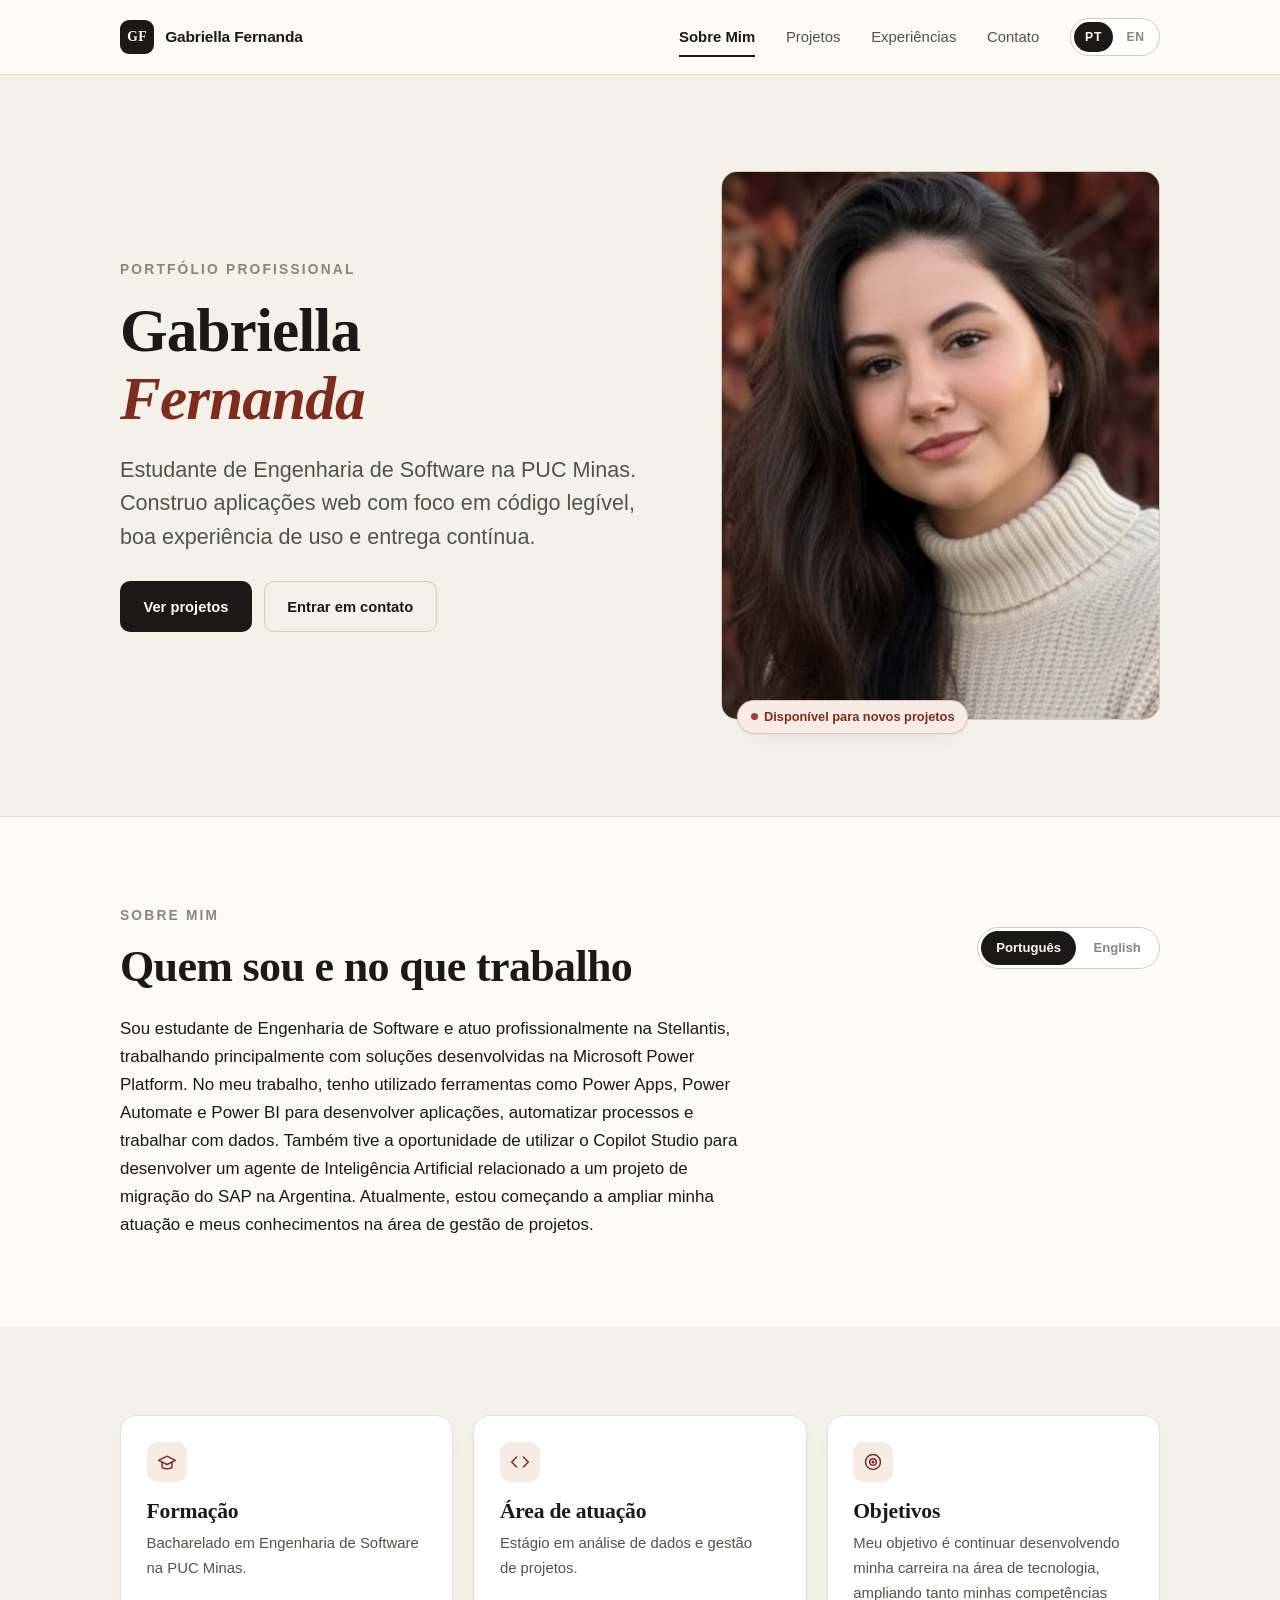
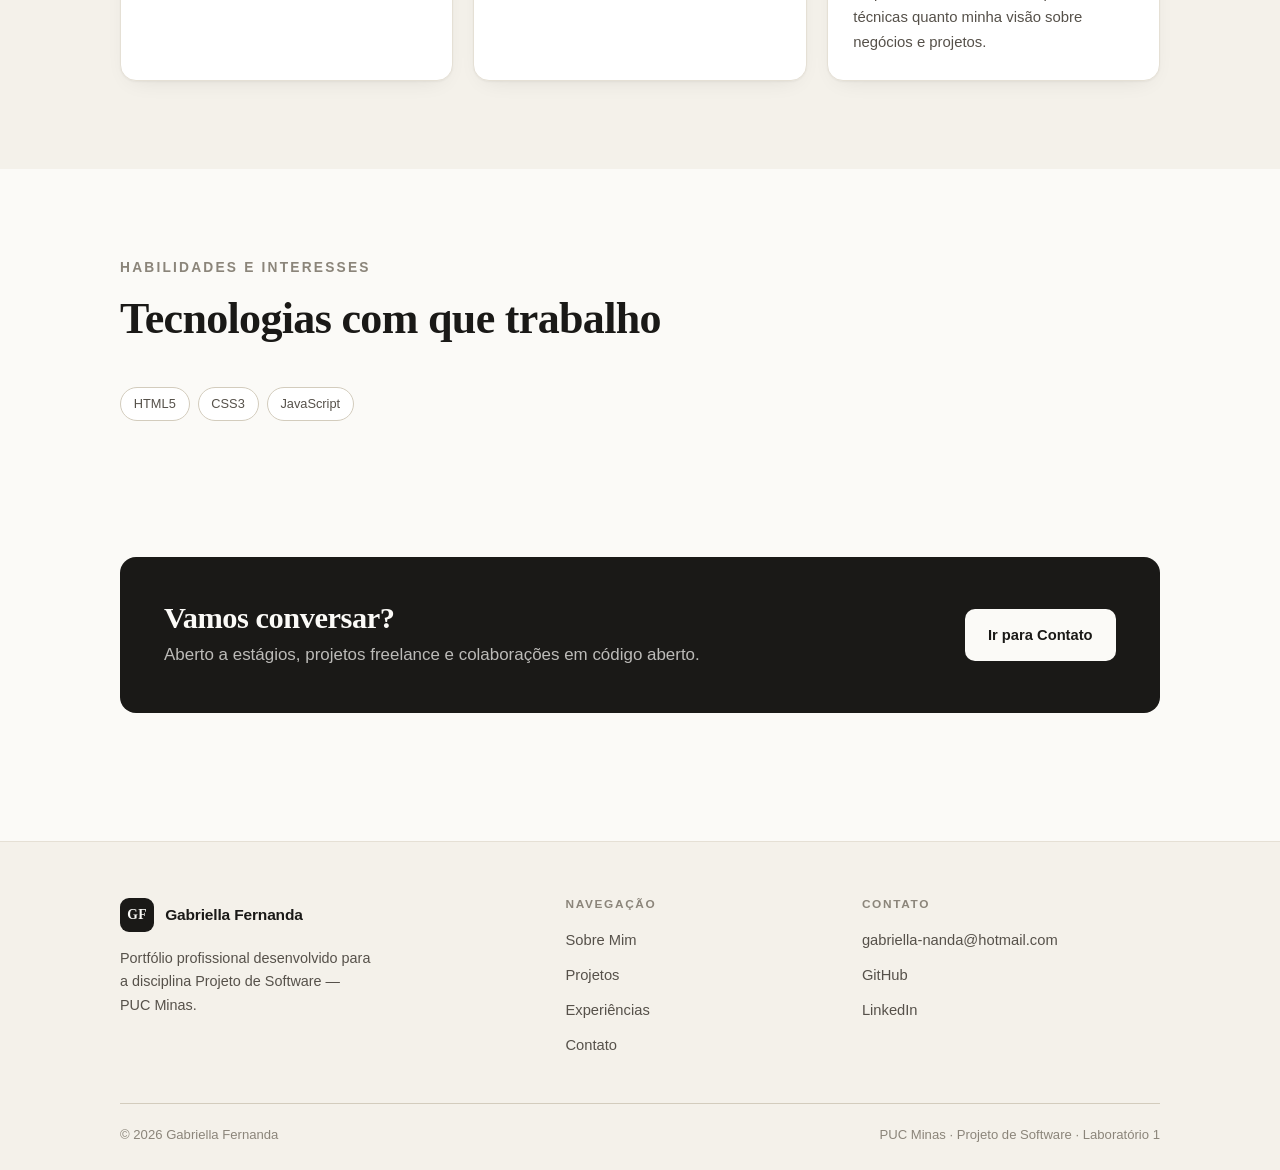
==== commit e5cbe435: "Atualizações" ====
--- a/index.html
+++ b/index.html
@@ -231,9 +231,9 @@
           <h3 data-pt="Contato" data-en="Contact">Contato</h3>
           <ul class="footer-nav">
             <!-- TODO Lab01S02: preencher com seus links reais. -->
-            <li><a href="mailto:gabriella-nanda@exemplo.com">gabriella-nanda@exemplo.com</a></li>
-            <li><a href="https://github.com/" target="_blank" rel="noopener">GitHub</a></li>
-            <li><a href="https://www.linkedin.com/" target="_blank" rel="noopener">LinkedIn</a></li>
+            <li><a href="mailto:gabriella-nanda@hotmail.com">gabriella-nanda@hotmail.com</a></li>
+            <li><a href="https://github.com/gabriellananda" target="_blank" rel="noopener">GitHub</a></li>
+            <li><a href="https://www.linkedin.com/in/gabriellananda/" target="_blank" rel="noopener">LinkedIn</a></li>
           </ul>
         </div>
       </div>
--- a/assets/css/style.css
+++ b/assets/css/style.css
@@ -509,6 +509,8 @@
 
 .form-note { font-size: .82rem; color: var(--ink-3); margin: 0; }
 .form-actions { display: flex; flex-wrap: wrap; align-items: center; gap: 1rem; margin-top: 1.5rem; }
+.form-honeypot { position: absolute !important; left: -9999px !important; width: 1px !important; height: 1px !important; opacity: 0 !important; }
+.form-actions .btn:disabled { cursor: wait; opacity: .7; }
 
 .form-status {
   margin-top: 1.25rem;
@@ -520,6 +522,7 @@
 }
 .form-status[hidden] { display: none; }
 .form-status--ok { background: var(--accent-soft); border-color: color-mix(in srgb, var(--accent) 30%, transparent); color: var(--accent-ink); }
+.form-status--error { background: #fff1ef; border-color: #d99a91; color: #7e2f25; }
 
 /* ------------------------------------- 8. Seções específicas */
 .hero { background: var(--paper-2); border-bottom: 1px solid var(--line); padding-block: clamp(3rem, 8vw, 6rem); }
